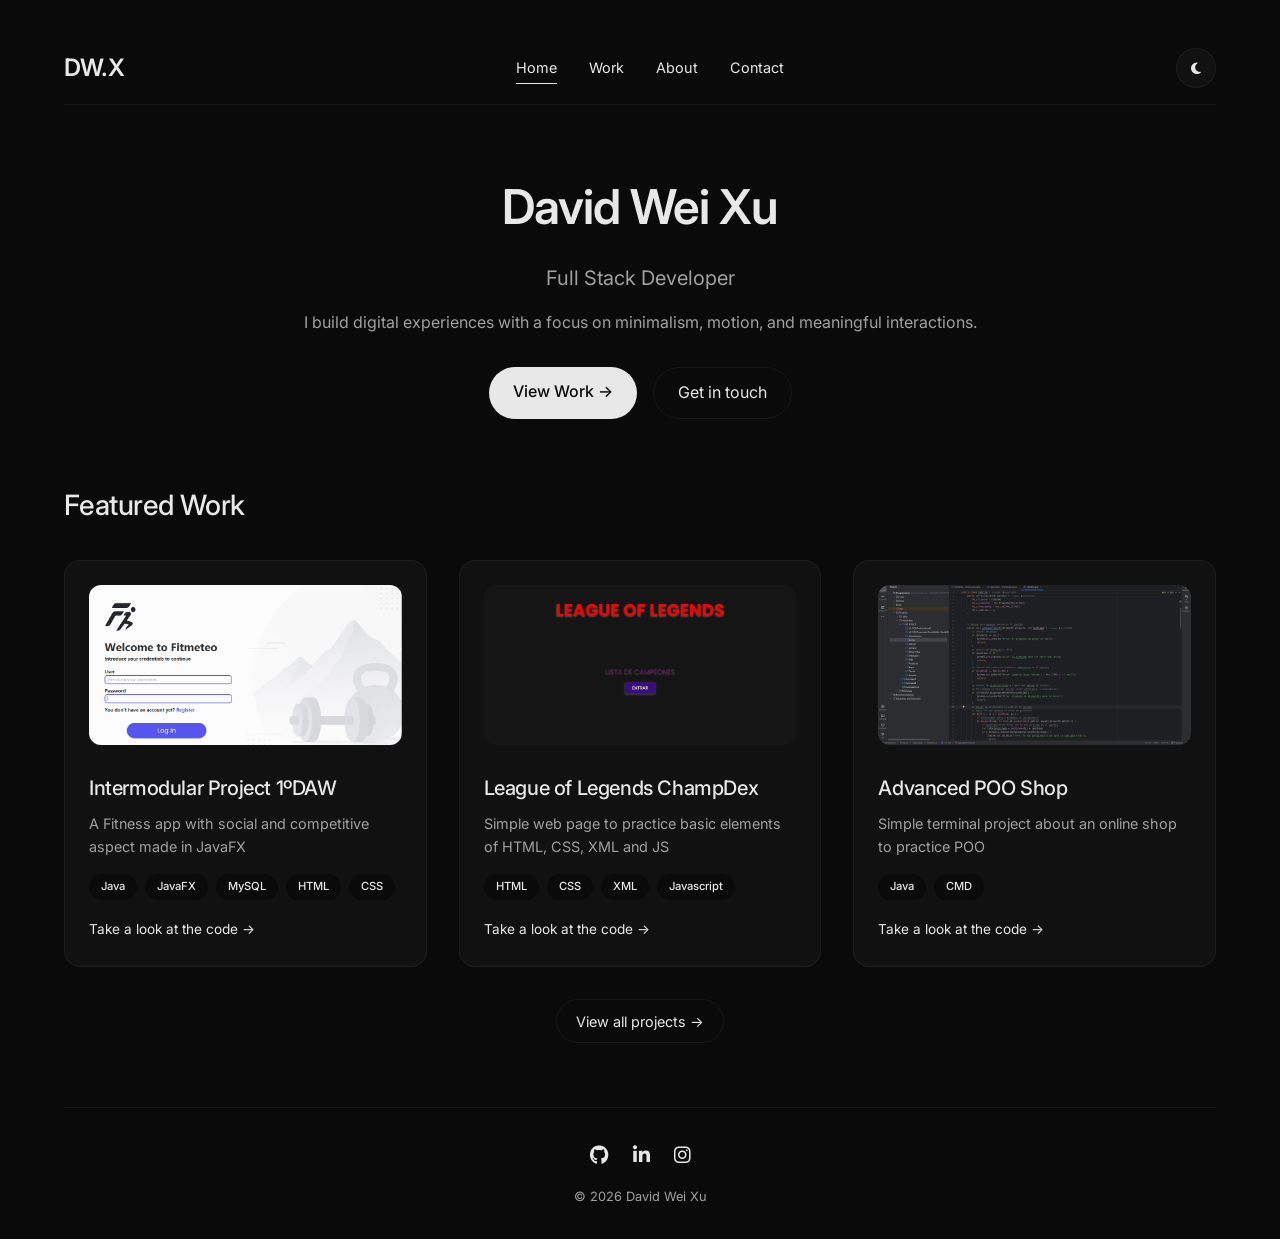
==== index.html @ 26bf9b97 "a" ====
<!DOCTYPE html>
<html lang="en">
<head>
    <meta charset="UTF-8">
    <meta name="viewport" content="width=device-width, initial-scale=1.0">
    <title>David Wei Xu | Minimalist Portfolio</title>
    <link rel="preconnect" href="https://fonts.googleapis.com">
    <link rel="preconnect" href="https://fonts.gstatic.com" crossorigin>
    <link href="https://fonts.googleapis.com/css2?family=Inter:opsz,wght@14..32,300;14..32,400;14..32,500;14..32,600;14..32,700&display=swap" rel="stylesheet">
    <link rel="stylesheet" href="https://cdnjs.cloudflare.com/ajax/libs/font-awesome/6.5.1/css/all.min.css">
    <link rel="stylesheet" href="style.css">
</head>
<body>
<div class="container">
    <!-- Navigation -->
    <nav class="navbar">
        <div class="nav-brand">
            <a href="index.html">DW.X</a>
        </div>
        <div class="nav-links">
            <a href="index.html" class="active">Home</a>
            <a href="work.html">Work</a>
            <a href="about.html">About</a>
            <a href="contact.html">Contact</a>
        </div>
        <button class="theme-toggle" id="themeToggle" aria-label="Toggle dark/light mode">
            <i class="fas fa-moon"></i>
        </button>
    </nav>

    <!-- Hero Section -->
    <header class="hero">
        <h1 class="hero-title">David Wei Xu</h1>
        <p class="hero-subtitle">Full Stack Developer</p>
        <p class="hero-description">
            I build digital experiences with a focus on minimalism,
            motion, and meaningful interactions.
        </p>
        <div class="hero-cta">
            <a href="work.html" class="btn-primary">View Work →</a>
            <a href="contact.html" class="btn-secondary">Get in touch</a>
        </div>
    </header>

    <!-- Featured Projects Section -->
    <section class="featured-section">
        <h2 class="section-title">Featured Work</h2>
        <div class="projects-grid">
            <article class="project-card">
                <img src="img/javafx.png" alt="javafx" class="project-image">
                <h3 class="project-title">Intermodular Project 1ºDAW</h3>
                <p class="project-description">A Fitness app with social and competitive aspect made in JavaFX </p>
                <div class="project-tags">
                    <span>Java</span>
                    <span>JavaFX</span>
                    <span>MySQL</span>
                    <span>HTML</span>
                    <span>CSS</span>
                </div>
                <a href="https://github.com/rodrii-garciia/Fitmeteo" class="project-link">Take a look at the code →</a>
            </article>

            <article class="project-card">
                <img src="img/llmm.png" alt="llmm" class="project-image">
                <h3 class="project-title">League of Legends ChampDex</h3>
                <p class="project-description">Simple web page to practice basic elements of HTML, CSS, XML and JS</p>
                <div class="project-tags">
                    <span>HTML</span>
                    <span>CSS</span>
                    <span>XML</span>
                    <span>Javascript</span>
                </div>
                <a href="https://github.com/KamiZhiEND/League-of-Legends-ChampDEX" class="project-link">Take a look at the code →</a>
            </article>

            <article class="project-card">
                <img src="img/tienda.png" alt="tienda" class="project-image">
                <h3 class="project-title">Advanced POO Shop</h3>
                <p class="project-description">Simple terminal project about an online shop to practice POO</p>
                <div class="project-tags">
                    <span>Java</span>
                    <span>CMD</span>
                </div>
                <a href="https://github.com/KamiZhiEND/Tienda-Online-POO-Avanzada-" class="project-link">Take a look at the code →</a>
            </article>
        </div>
        <div class="view-all">
            <a href="work.html" class="btn-outline">View all projects →</a>
        </div>
    </section>

    <!-- Footer -->
    <footer class="footer">
        <div class="footer-social">
            <a href="https://github.com/KamiZhiEND" aria-label="GitHub"><i class="fab fa-github"></i></a>
            <a href="https://www.linkedin.com/in/davidwx/" aria-label="LinkedIn"><i class="fab fa-linkedin-in"></i></a>
            <a href="#" aria-label="Instagram"><i class="fab fa-instagram"></i></a>
        </div>
        <p class="footer-copyright">© 2026 David Wei Xu</p>
    </footer>
</div>
</body>
</html>
---- style.css ----
/* ========== CSS VARIABLES ========== */
:root {
    --bg-primary: #0a0a0a;
    --bg-card: #111111;
    --bg-card-hover: #161616;
    --text-primary: #e8e8e8;
    --text-secondary: #a0a0a0;
    --border: rgba(255, 255, 255, 0.05);
    --border-hover: rgba(255, 255, 255, 0.15);
    --accent: #333333;
    --shadow: rgba(0, 0, 0, 0.3);
    --transition: all 0.3s cubic-bezier(0.2, 0.9, 0.4, 1.1);
}

body.light {
    --bg-primary: #f5f5f5;
    --bg-card: #ffffff;
    --bg-card-hover: #fafafa;
    --text-primary: #1a1a1a;
    --text-secondary: #666666;
    --border: rgba(0, 0, 0, 0.08);
    --border-hover: rgba(0, 0, 0, 0.15);
    --accent: #e0e0e0;
    --shadow: rgba(0, 0, 0, 0.1);
}

/* ========== RESET & BASE ========== */
* {
    margin: 0;
    padding: 0;
    box-sizing: border-box;
}

body {
    background-color: var(--bg-primary);
    font-family: 'Inter', sans-serif;
    color: var(--text-primary);
    line-height: 1.6;
    transition: background-color 0.3s ease, color 0.3s ease;
}

.container {
    max-width: 1200px;
    margin: 0 auto;
    padding: 2rem 1.5rem;
}

/* ========== TYPOGRAPHY ========== */
h1, h2, h3 {
    font-weight: 500;
    letter-spacing: -0.02em;
}

a {
    text-decoration: none;
    color: inherit;
}

/* ========== NAVIGATION ========== */
.navbar {
    display: flex;
    justify-content: space-between;
    align-items: center;
    padding: 1rem 0;
    margin-bottom: 3rem;
    border-bottom: 1px solid var(--border);
}

.nav-brand a {
    font-size: 1.5rem;
    font-weight: 600;
    letter-spacing: -0.02em;
}

.nav-links {
    display: flex;
    gap: 2rem;
}

.nav-links a {
    font-size: 0.9rem;
    transition: var(--transition);
    padding: 0.25rem 0;
}

.nav-links a:hover,
.nav-links a.active {
    color: var(--text-primary);
    border-bottom: 1px solid var(--text-primary);
}

.theme-toggle {
    background: var(--bg-card);
    border: 1px solid var(--border);
    border-radius: 50%;
    width: 40px;
    height: 40px;
    cursor: pointer;
    color: var(--text-primary);
    transition: var(--transition);
}

.theme-toggle:hover {
    transform: scale(1.05);
    border-color: var(--border-hover);
}

/* ========== HERO SECTION ========== */
.hero {
    text-align: center;
    max-width: 700px;
    margin: 4rem auto;
}

.hero-title {
    font-size: 3rem;
    font-weight: 600;
    margin-bottom: 1rem;
}

.hero-subtitle {
    font-size: 1.25rem;
    color: var(--text-secondary);
    margin-bottom: 1rem;
}

.hero-description {
    color: var(--text-secondary);
    margin-bottom: 2rem;
}

.hero-cta {
    display: flex;
    gap: 1rem;
    justify-content: center;
}

/* ========== BUTTONS ========== */
.btn-primary {
    background: var(--text-primary);
    color: var(--bg-primary);
    padding: 0.75rem 1.5rem;
    border-radius: 2rem;
    font-weight: 500;
    transition: var(--transition);
    display: inline-block;
}

.btn-primary:hover {
    transform: translateY(-2px);
    opacity: 0.9;
}

.btn-secondary {
    border: 1px solid var(--border);
    padding: 0.75rem 1.5rem;
    border-radius: 2rem;
    transition: var(--transition);
}

.btn-secondary:hover {
    border-color: var(--border-hover);
    transform: translateY(-2px);
}

.btn-outline {
    border: 1px solid var(--border);
    padding: 0.6rem 1.2rem;
    border-radius: 2rem;
    font-size: 0.9rem;
    transition: var(--transition);
    display: inline-block;
}

.btn-outline:hover {
    border-color: var(--border-hover);
    transform: translateX(3px);
}

/* ========== SECTION TITLES ========== */
.section-title {
    font-size: 1.75rem;
    margin-bottom: 2rem;
}

.page-header {
    text-align: center;
    margin: 2rem 0 3rem;
}

.page-title {
    font-size: 2.5rem;
    font-weight: 600;
    margin-bottom: 0.5rem;
}

.page-description {
    color: var(--text-secondary);
}

/* ========== PROJECTS GRID ========== */
.projects-grid {
    display: grid;
    grid-template-columns: repeat(auto-fill, minmax(320px, 1fr));
    gap: 2rem;
    margin: 2rem 0;
}

.project-card {
    background: var(--bg-card);
    border: 1px solid var(--border);
    border-radius: 1rem;
    padding: 1.5rem;
    transition: var(--transition);
}

.project-card:hover {
    transform: translateY(-6px);
    border-color: var(--border-hover);
    background: var(--bg-card-hover);
}

.project-image-placeholder {
    width: 100%;
    height: 160px;
    background: var(--bg-primary);
    border-radius: 0.75rem;
    display: flex;
    align-items: center;
    justify-content: center;
    margin-bottom: 1.25rem;
    border: 1px solid var(--border);
}

.project-image-placeholder i {
    font-size: 3rem;
    color: var(--text-secondary);
}

.project-title {
    font-size: 1.25rem;
    margin-bottom: 0.5rem;
}

.project-description {
    font-size: 0.9rem;
    color: var(--text-secondary);
    margin-bottom: 1rem;
}

.project-tags {
    display: flex;
    flex-wrap: wrap;
    gap: 0.5rem;
    margin-bottom: 1rem;
}

.project-tags span {
    background: var(--bg-primary);
    padding: 0.25rem 0.75rem;
    border-radius: 2rem;
    font-size: 0.7rem;
    font-weight: 500;
}

.project-link {
    font-size: 0.85rem;
    transition: var(--transition);
    display: inline-flex;
    align-items: center;
    gap: 0.25rem;
}

.project-link:hover {
    gap: 0.5rem;
    color: var(--text-primary);
}

.view-all {
    text-align: center;
    margin: 2rem 0;
}

/* ========== FILTER BAR ========== */
.filter-bar {
    display: flex;
    justify-content: center;
    gap: 1rem;
    margin-bottom: 2rem;
    flex-wrap: wrap;
}

.filter-btn {
    background: transparent;
    border: 1px solid var(--border);
    padding: 0.5rem 1.2rem;
    border-radius: 2rem;
    cursor: pointer;
    color: var(--text-secondary);
    transition: var(--transition);
}

.filter-btn:hover,
.filter-btn.active {
    border-color: var(--border-hover);
    color: var(--text-primary);
    background: var(--bg-card);
}

/* ========== ABOUT PAGE ========== */
.about-grid {
    display: grid;
    grid-template-columns: 2fr 1fr;
    gap: 3rem;
    margin: 2rem 0;
}

.lead {
    font-size: 1.2rem;
    margin-bottom: 1.5rem;
}

.about-text p {
    margin-bottom: 1rem;
    color: var(--text-secondary);
}

.skills-section,
.experience-section {
    margin-top: 2rem;
}

.skills-section h3,
.experience-section h3 {
    margin-bottom: 1rem;
    font-size: 1.1rem;
}

.skills-grid {
    display: flex;
    flex-wrap: wrap;
    gap: 0.6rem;
}

.skills-grid span {
    background: var(--bg-card);
    border: 1px solid var(--border);
    padding: 0.4rem 1rem;
    border-radius: 2rem;
    font-size: 0.85rem;
}

.experience-item {
    margin-bottom: 1.5rem;
    padding-bottom: 1rem;
    border-bottom: 1px solid var(--border);
}

.exp-year {
    font-size: 0.8rem;
    color: var(--text-secondary);
    margin-bottom: 0.25rem;
}

.exp-title {
    font-weight: 600;
    margin-bottom: 0.25rem;
}

.exp-company {
    font-size: 0.85rem;
    color: var(--text-secondary);
}

.about-image {
    text-align: center;
}

.avatar-large {
    width: 180px;
    height: 180px;
    background: linear-gradient(135deg, #2a2a2a, #1a1a1a);
    border-radius: 50%;
    display: flex;
    align-items: center;
    justify-content: center;
    margin: 0 auto 2rem;
    border: 1px solid var(--border);
}

.avatar-large i {
    font-size: 4rem;
}

.contact-info p {
    margin: 0.5rem 0;
    font-size: 0.9rem;
}

.contact-info i {
    margin-right: 0.5rem;
    color: var(--text-secondary);
}

/* ========== CONTACT PAGE ========== */
.contact-grid {
    display: grid;
    grid-template-columns: 1fr 1.5fr;
    gap: 3rem;
    margin: 2rem 0;
}

.contact-info-card {
    background: var(--bg-card);
    border: 1px solid var(--border);
    border-radius: 1rem;
    padding: 1.5rem;
}

.contact-method {
    display: flex;
    align-items: flex-start;
    gap: 1rem;
    margin-bottom: 1.5rem;
    padding-bottom: 1rem;
    border-bottom: 1px solid var(--border);
}

.contact-method:last-child {
    border-bottom: none;
}

.contact-method i {
    font-size: 1.25rem;
    color: var(--text-secondary);
    margin-top: 0.25rem;
}

.contact-method h3 {
    font-size: 0.9rem;
    margin-bottom: 0.25rem;
}

.contact-method a {
    font-size: 0.85rem;
    color: var(--text-secondary);
    transition: var(--transition);
}

.contact-method a:hover {
    color: var(--text-primary);
}

.contact-form {
    background: var(--bg-card);
    border: 1px solid var(--border);
    border-radius: 1rem;
    padding: 1.5rem;
}

.form-group {
    margin-bottom: 1.25rem;
}

.form-group label {
    display: block;
    margin-bottom: 0.5rem;
    font-size: 0.85rem;
    font-weight: 500;
}

.form-group input,
.form-group textarea {
    width: 100%;
    padding: 0.75rem;
    background: var(--bg-primary);
    border: 1px solid var(--border);
    border-radius: 0.5rem;
    color: var(--text-primary);
    font-family: inherit;
    transition: var(--transition);
}

.form-group input:focus,
.form-group textarea:focus {
    outline: none;
    border-color: var(--border-hover);
}

.form-note {
    font-size: 0.7rem;
    color: var(--text-secondary);
    margin-top: 1rem;
    text-align: center;
}

/* ========== FOOTER ========== */
.footer {
    margin-top: 4rem;
    padding-top: 2rem;
    border-top: 1px solid var(--border);
    text-align: center;
}

.footer-social {
    display: flex;
    justify-content: center;
    gap: 1.5rem;
    margin-bottom: 1rem;
}

.footer-social a {
    font-size: 1.2rem;
    transition: var(--transition);
}

.footer-social a:hover {
    transform: translateY(-3px);
}

.footer-copyright {
    font-size: 0.8rem;
    color: var(--text-secondary);
}

/* ========== RESPONSIVE ========== */
@media (max-width: 768px) {
    .navbar {
        flex-direction: column;
        gap: 1rem;
    }

    .hero-title {
        font-size: 2rem;
    }

    .about-grid,
    .contact-grid {
        grid-template-columns: 1fr;
    }

    .projects-grid {
        grid-template-columns: 1fr;
    }

    .hero-cta {
        flex-direction: column;
        align-items: center;
    }

    .filter-bar {
        gap: 0.5rem;
    }

    .filter-btn {
        padding: 0.3rem 0.8rem;
        font-size: 0.8rem;
    }

}

/* ========== ABOUT PAGE IMAGE STYLES ========== */
.about-image img {
    width: 100%;
    max-width: 280px;
    height: auto;
    aspect-ratio: 1 / 1;
    object-fit: cover;
    border-radius: 50%;
    margin-bottom: 1.5rem;
    border: 1px solid var(--border);
    transition: var(--transition);
}

.about-image img:hover {
    transform: scale(1.02);
    border-color: var(--border-hover);
}

/* Adjust for smaller screens */
@media (max-width: 768px) {
    .about-image img {
        max-width: 200px;
    }
}

/* ========== PROJECT CARD IMAGES ========== */
.project-card .project-image {
    width: 100%;
    height: 160px;
    object-fit: cover;
    border-radius: 0.75rem;
    margin-bottom: 1.25rem;
}
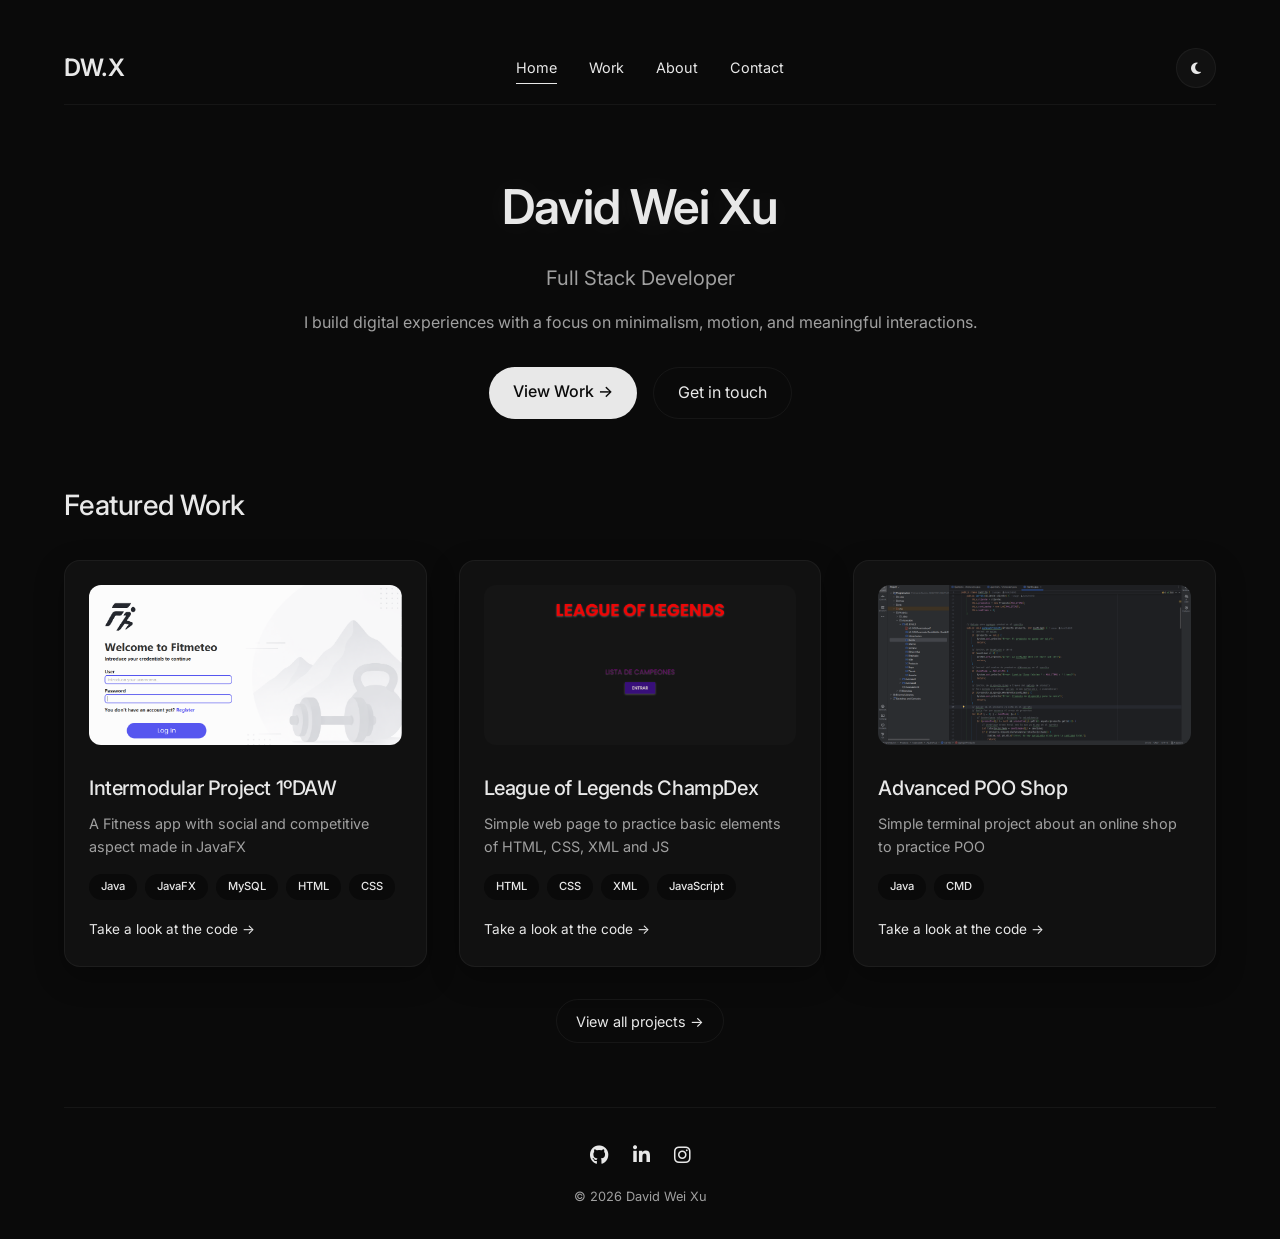
==== commit 53ab40a4: "Update portfolio for IPE requirements and improve UX" ====
--- a/index.html
+++ b/index.html
@@ -68,7 +68,7 @@
                     <span>HTML</span>
                     <span>CSS</span>
                     <span>XML</span>
-                    <span>Javascript</span>
+                    <span>JavaScript</span>
                 </div>
                 <a href="https://github.com/KamiZhiEND/League-of-Legends-ChampDEX" class="project-link">Take a look at the code →</a>
             </article>
@@ -99,5 +99,6 @@
         <p class="footer-copyright">© 2026 David Wei Xu</p>
     </footer>
 </div>
+<script src="script.js"></script>
 </body>
 </html>
--- a/style.css
+++ b/style.css
@@ -591,4 +591,30 @@
     object-fit: cover;
     border-radius: 0.75rem;
     margin-bottom: 1.25rem;
-}+}
+
+.info-section {
+    margin-top: 2rem;
+    padding: 1.25rem;
+    border: 1px solid var(--border);
+    border-radius: 0.9rem;
+    background: linear-gradient(135deg, rgba(255,255,255,0.02), rgba(255,255,255,0));
+}
+
+.info-section h3 {
+    margin-bottom: 0.75rem;
+    font-size: 1.1rem;
+}
+
+.hero-title,
+.page-title {
+    text-shadow: 0 0 30px rgba(255, 255, 255, 0.08);
+}
+
+.project-card,
+.contact-form,
+.contact-info-card,
+.about-image img,
+.info-section {
+    box-shadow: 0 10px 30px var(--shadow);
+}
